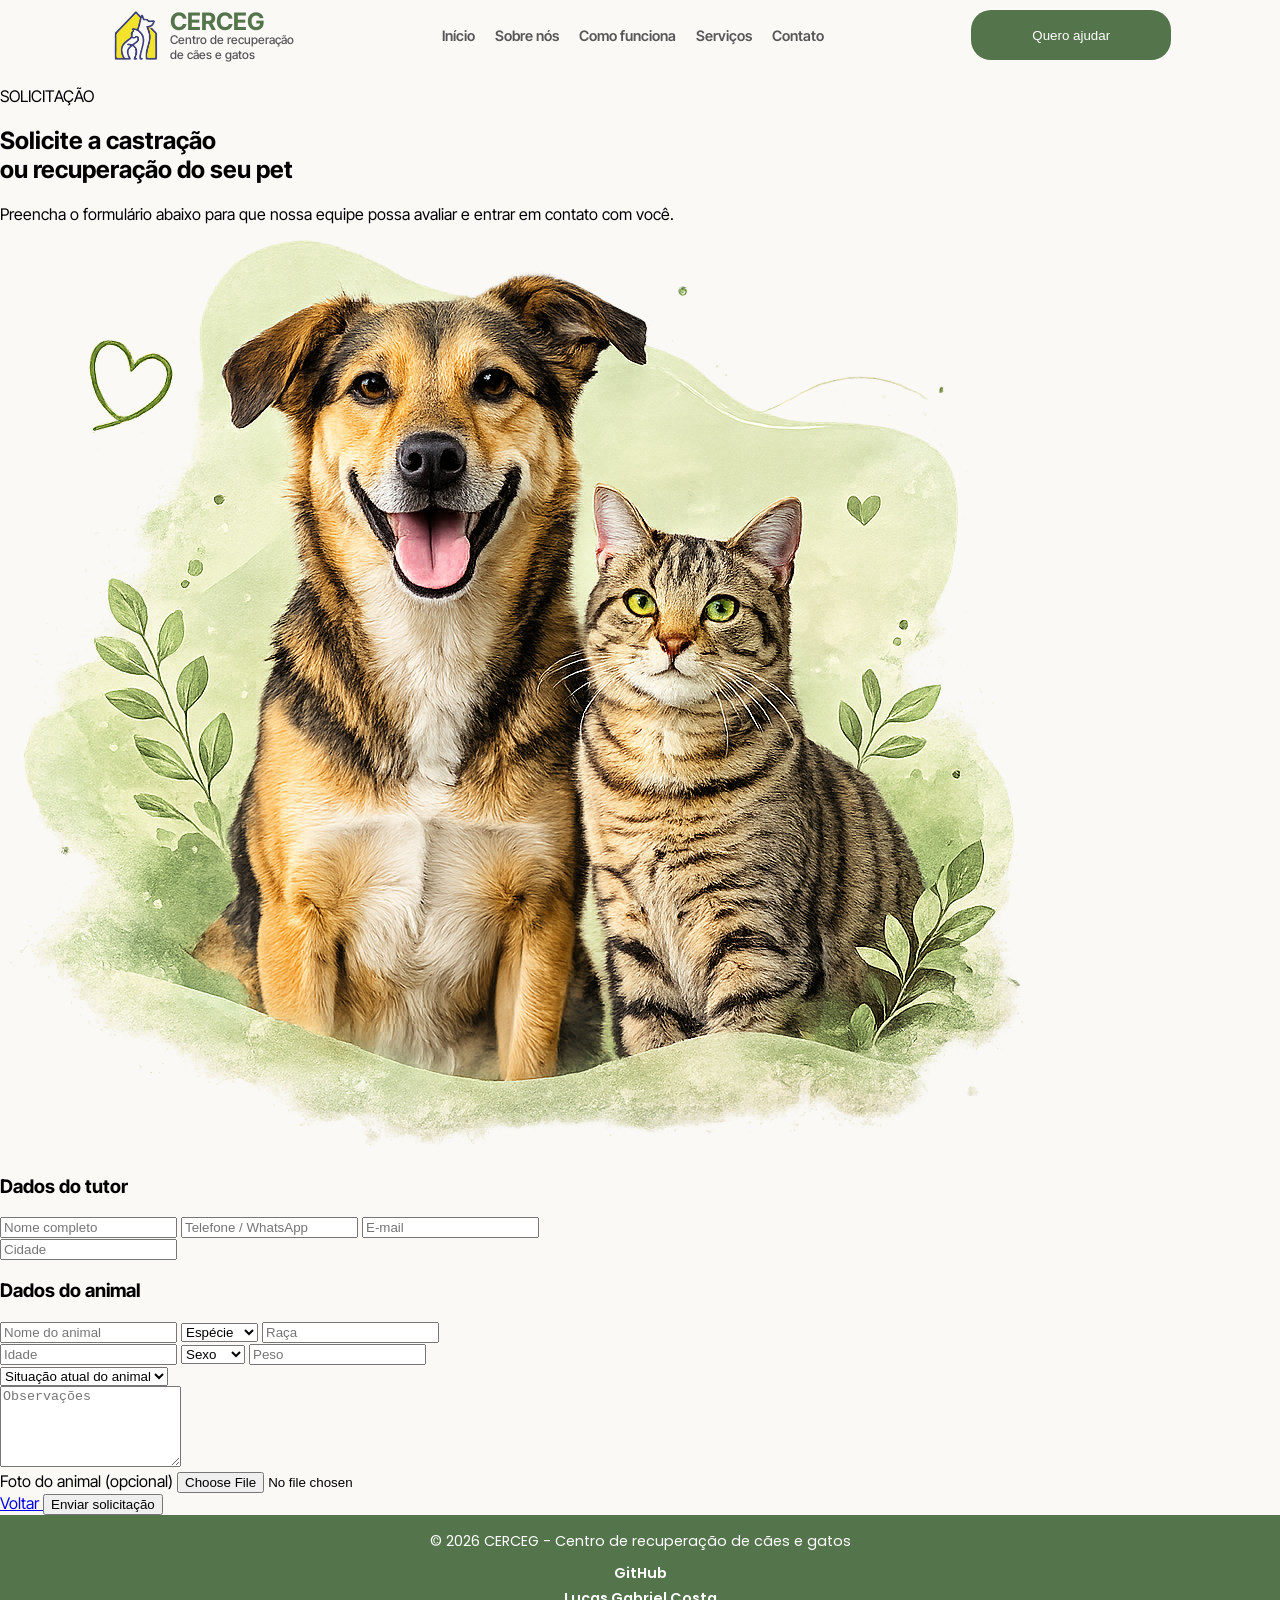
==== form.html @ bf7d484d "feat: change style.css to global.css and index.css, alter index.html to send to form page and constr" ====
<!DOCTYPE html>
<html lang="pt-BR">
<head>
    <meta charset="UTF-8">
    <meta name="viewport" content="width=device-width, initial-scale=1.0">
    <title>Solicitação - CERCEG</title>

    <link rel="stylesheet" href="css/global.css">
    <link rel="stylesheet" href="css/form.css">
    <link rel="stylesheet" href="components/topbar/topbar.css">
    <link rel="stylesheet" href="components/footer/footer.css">

    <link rel="preconnect" href="https://fonts.googleapis.com">
    <link rel="preconnect" href="https://fonts.gstatic.com" crossorigin>

    <link href="https://fonts.googleapis.com/css2?family=Inter+Tight:wght@100..900&display=swap" rel="stylesheet">
    <link href="https://fonts.googleapis.com/css2?family=Poppins:wght@400;600&display=swap" rel="stylesheet">
</head>
<body>

    <header>
        <div class="topbar">
            <div class="logo">
                <img src="assets/logo.png" alt="Logo CERCEG">
                <div class="title">
                    <h1>CERCEG</h1>
                    <span class="title-light">
                        Centro de recuperação<br>
                        de cães e gatos
                    </span>
                </div>
            </div>

            <nav>
                <ul>
                    <li><a href="index.html#inicio">Início</a></li>
                    <li><a href="index.html#sobre">Sobre nós</a></li>
                    <li><a href="index.html#como-funciona">Como funciona</a></li>
                    <li><a href="#">Serviços</a></li>
                    <li><a href="#footer">Contato</a></li>
                </ul>
            </nav>

            <button class="btn">Quero ajudar</button>
        </div>
    </header>

    <main>

        <section class="form-hero">
            <div class="left">
                <p class="tag">SOLICITAÇÃO</p>

                <h2>
                    Solicite a castração<br>
                    ou recuperação do seu pet
                </h2>

                <p class="description">
                    Preencha o formulário abaixo para que nossa equipe
                    possa avaliar e entrar em contato com você.
                </p>
            </div>

            <div class="right">
                <img src="assets/hero-image.png"
                     alt="Cachorro e gato">
            </div>
        </section>


        <section class="form-container">

            <form action="#" method="post">

                <h3>Dados do tutor</h3>

                <div class="form-row">
                    <input
                        type="text"
                        name="nome"
                        placeholder="Nome completo"
                        required
                    >

                    <input
                        type="tel"
                        name="telefone"
                        placeholder="Telefone / WhatsApp"
                        required
                    >

                    <input
                        type="email"
                        name="email"
                        placeholder="E-mail"
                        required
                    >
                </div>

                <div class="form-row">
                    <input
                        type="text"
                        name="cidade"
                        placeholder="Cidade"
                        required
                    >
                </div>


                <h3>Dados do animal</h3>

                <div class="form-row">
                    <input
                        type="text"
                        name="pet"
                        placeholder="Nome do animal"
                        required
                    >

                    <select name="especie" required>
                        <option value="">Espécie</option>
                        <option>Cachorro</option>
                        <option>Gato</option>
                    </select>

                    <input
                        type="text"
                        name="raca"
                        placeholder="Raça"
                    >
                </div>


                <div class="form-row">
                    <input
                        type="number"
                        name="idade"
                        placeholder="Idade"
                    >

                    <select name="sexo">
                        <option value="">Sexo</option>
                        <option>Macho</option>
                        <option>Fêmea</option>
                    </select>

                    <input
                        type="text"
                        name="peso"
                        placeholder="Peso"
                    >
                </div>


                <div class="form-row">
                    <select name="situacao">
                        <option value="">
                            Situação atual do animal
                        </option>
                        <option>Saudável</option>
                        <option>Ferido</option>
                        <option>Abandonado</option>
                    </select>
                </div>


                <div class="form-row">
                    <textarea
                        name="observacoes"
                        rows="5"
                        placeholder="Observações"
                    ></textarea>
                </div>


                <div class="form-row">
                    <label>
                        Foto do animal (opcional)
                    </label>

                    <input
                        type="file"
                        name="foto"
                        accept="image/*"
                    >
                </div>


                <div class="form-buttons">
                    <a href="index.html" class="back">
                        Voltar
                    </a>

                    <button type="submit">
                        Enviar solicitação
                    </button>
                </div>

            </form>

        </section>

    </main>

    <footer id="footer">
        <p>© 2026 CERCEG - Centro de recuperação de cães e gatos</p>

        <a href="https://github.com/rxluk/CERCEG/">
            GitHub
        </a>
        <br>
        <a href="https://rxluk.github.io/">
            Lucas Gabriel Costa
        </a>
    </footer>

</body>
</html>
---- css/global.css ----
html {
    scroll-behavior: smooth;
}

* {
    box-sizing: border-box;
}

body {
    margin: 0;
    padding: 0;
    overflow-x: hidden;

    background-color: #FAF9F6;

    font-family: "Inter Tight", sans-serif;
    font-optical-sizing: auto;
}
---- components/topbar/topbar.css ----
.topbar {
    display: flex;
    justify-content: space-between;
    align-items: center;

    width: 100%;
    height: 70px;

    padding: 5px 2rem;
    box-sizing: border-box;
}

.topbar .logo {
    display: flex;
    align-items: center;
    gap: 10px;
}

.topbar img {
    height: 50px;
    margin-left: clamp(1rem, 6vw, 120px);
}

.topbar ul {
    display: flex;
    list-style: none;
    gap: 20px; /* mantém igual */
    padding: 0;
    margin: 0;
}

.topbar ul li a {
    text-decoration: none;
    color: #575757;
    font-weight: 600;
    font-size: clamp(0.9rem, 1vw, 1rem);
}

.topbar button {
    background-color: #54744c;
    color: white;
    border: none;
    padding: 10px 20px;
    cursor: pointer;
    border-radius: 20px;
    height: 50px;

    width: clamp(160px, 18vw, 200px);
    margin-right: clamp(1rem, 6vw, 120px);
}

h1 {
    color: #54744c;
    font-size: 24px;
    margin: 0;
}

.title-light {
    margin-top: -4px;
    display: inline-block;
    font-weight: 500;
    font-size: 12px;
    color: #555;
}
---- components/footer/footer.css ----
footer {
    background-color: #54744c;
    color: white;
    text-align: center;
    padding: 1rem 1rem; /* antes 2rem */
    font-family: 'Poppins', sans-serif;
}

footer p {
    margin: 0 0 0.5rem 0;
    background: transparent;
    font-size: 0.9rem;
}

footer a {
    color: white;
    text-decoration: none;
    margin: 0 0.5rem;
    background: transparent;
    font-weight: 600;
    font-size: 0.9rem;
}

footer a:hover {
    text-decoration: underline;
}
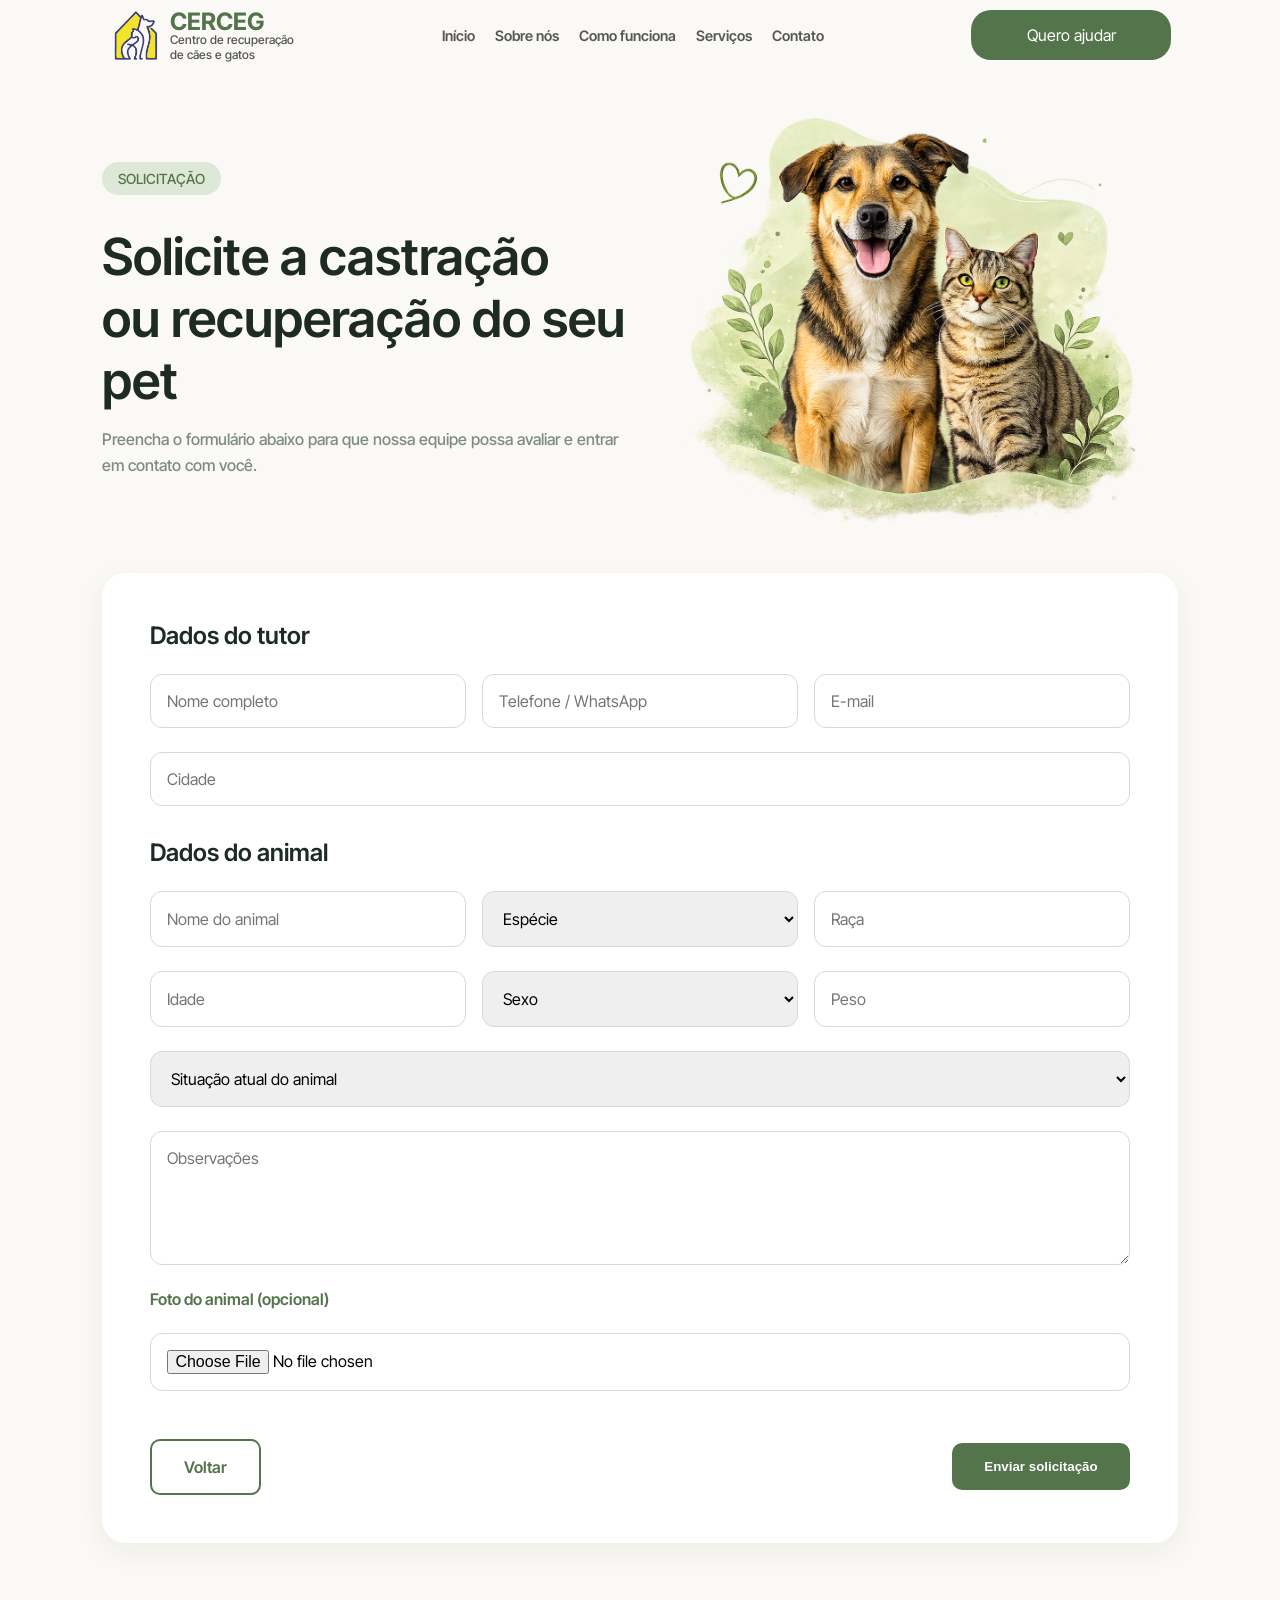
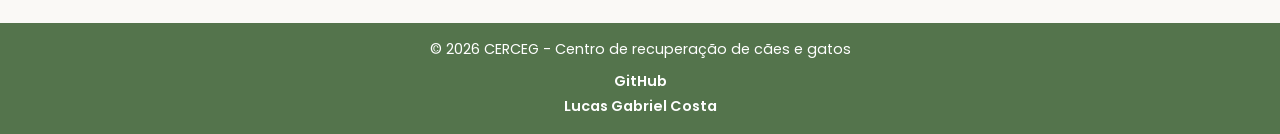
==== commit ba7ab44f: "fix: adjust and alter tag button to 'a'" ====
--- a/form.html
+++ b/form.html
@@ -41,7 +41,7 @@
                 </ul>
             </nav>
 
-            <button class="btn">Quero ajudar</button>
+            <a href="help.html" class="btn">Quero ajudar</a>
         </div>
     </header>
 
--- a/css/form.css
+++ b/css/form.css
@@ -0,0 +1,173 @@
+.form-hero {
+    display: flex;
+    align-items: center;
+    justify-content: space-between;
+
+    width: 100%;
+    padding: 3rem 8%;
+    box-sizing: border-box;
+}
+
+.form-hero .left,
+.form-hero .right {
+    flex: 1;
+}
+
+.form-hero .tag {
+    display: inline-flex;
+    align-items: center;
+
+    padding: 0.5rem 1rem;
+
+    background-color: #DDE8D8;
+    color: #54744c;
+
+    border-radius: 1.25rem;
+
+    font-size: 0.875rem;
+    font-weight: 500;
+}
+
+.form-hero h2 {
+    margin: 1rem 0;
+
+    color: #1E2A24;
+    font-size: clamp(2rem, 4vw, 4rem);
+    font-weight: 600;
+}
+
+.form-hero .description {
+    color: #7E8A83;
+    font-size: 1rem;
+    font-weight: 500;
+    line-height: 1.6;
+}
+
+.form-hero .right {
+    display: flex;
+    justify-content: center;
+}
+
+.form-hero .right img {
+    max-width: 85%;
+    height: auto;
+}
+
+.form-container {
+    width: 100%;
+    padding: 0 8% 5rem;
+    box-sizing: border-box;
+}
+
+.form-container form {
+    background-color: white;
+
+    padding: 3rem;
+
+    border-radius: 24px;
+
+    box-shadow: 0 8px 30px rgba(30,42,36,0.06);
+}
+
+.form-container h3 {
+    color: #1E2A24;
+    font-size: 1.5rem;
+    font-weight: 600;
+
+    margin-bottom: 1.5rem;
+    margin-top: 2rem;
+}
+
+.form-container h3:first-child {
+    margin-top: 0;
+}
+
+.form-row {
+    display: flex;
+    flex-wrap: wrap;
+    gap: 1rem;
+
+    margin-bottom: 1.5rem;
+}
+
+.form-row input,
+.form-row select,
+.form-row textarea {
+    flex: 1 1 250px;
+
+    padding: 1rem;
+
+    border: 1px solid #d9d9d9;
+    border-radius: 12px;
+
+    font-family: "Inter Tight", sans-serif;
+    font-size: 1rem;
+
+    outline: none;
+}
+
+.form-row textarea {
+    resize: vertical;
+    min-height: 120px;
+}
+
+.form-row input:focus,
+.form-row select:focus,
+.form-row textarea:focus {
+    border-color: #54744c;
+}
+
+.form-row label {
+    width: 100%;
+    margin-bottom: 0.5rem;
+
+    color: #54744c;
+    font-weight: 600;
+}
+
+.form-buttons {
+    display: flex;
+    justify-content: space-between;
+    align-items: center;
+
+    margin-top: 3rem;
+}
+
+.form-buttons .back {
+    text-decoration: none;
+
+    padding: 1rem 2rem;
+
+    border: 2px solid #54744c;
+    border-radius: 10px;
+
+    color: #54744c;
+    font-weight: 600;
+
+    transition: 0.2s;
+}
+
+.form-buttons .back:hover {
+    background-color: #54744c;
+    color: white;
+}
+
+.form-buttons button {
+    border: none;
+
+    padding: 1rem 2rem;
+
+    border-radius: 10px;
+
+    background-color: #54744c;
+    color: white;
+
+    font-weight: 600;
+    cursor: pointer;
+
+    transition: 0.2s;
+}
+
+.form-buttons button:hover {
+    opacity: 0.9;
+}
--- a/components/topbar/topbar.css
+++ b/components/topbar/topbar.css
@@ -36,17 +36,31 @@
     font-size: clamp(0.9rem, 1vw, 1rem);
 }
 
-.topbar button {
+.topbar .btn {
+    display: inline-flex;
+    align-items: center;
+    justify-content: center;
+
     background-color: #54744c;
     color: white;
+    text-decoration: none;
+
     border: none;
     padding: 10px 20px;
     cursor: pointer;
     border-radius: 20px;
+
     height: 50px;
+    width: clamp(160px, 18vw, 200px);
 
-    width: clamp(160px, 18vw, 200px);
     margin-right: clamp(1rem, 6vw, 120px);
+
+    transition: 0.2s ease;
+}
+
+.topbar .btn:hover {
+    background-color: #46663f;
+    transform: translateY(-1px);
 }
 
 h1 {
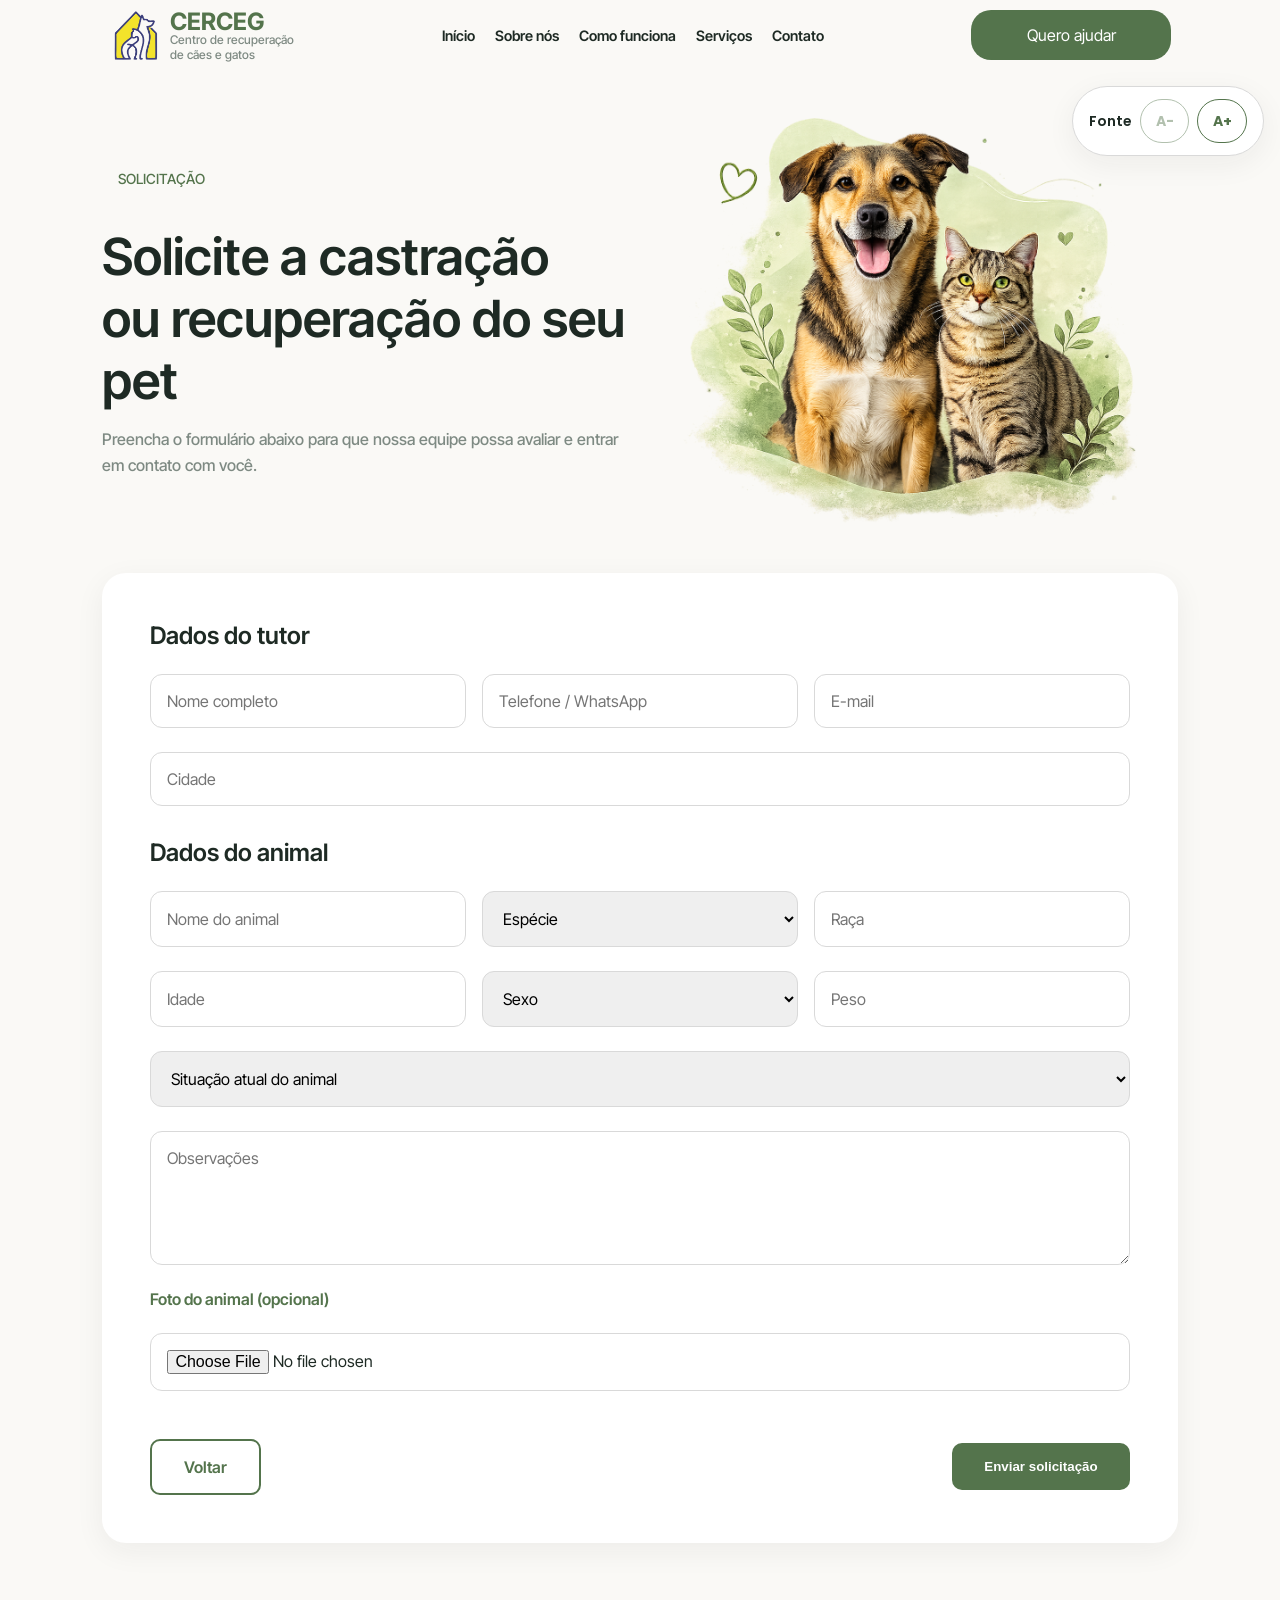
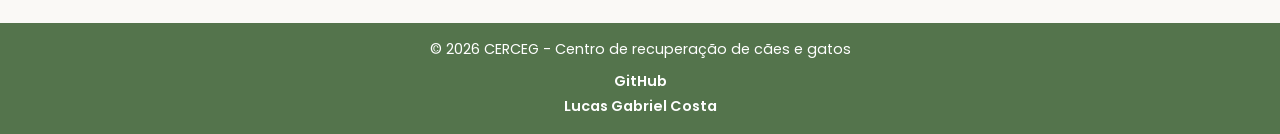
==== commit 5094fa26: "feat(a11y): A+ / A- text resizing buttons" ====
--- a/form.html
+++ b/form.html
@@ -9,6 +9,7 @@
     <link rel="stylesheet" href="css/form.css">
     <link rel="stylesheet" href="components/topbar/topbar.css">
     <link rel="stylesheet" href="components/footer/footer.css">
+    <script src="scripts/font-accessibility.js" defer></script>
 
     <link rel="preconnect" href="https://fonts.googleapis.com">
     <link rel="preconnect" href="https://fonts.gstatic.com" crossorigin>
--- a/css/global.css
+++ b/css/global.css
@@ -1,5 +1,32 @@
 html {
     scroll-behavior: smooth;
+}
+
+:root {
+    --bg-color: #faf9f6;
+    --surface-color: #ffffff;
+    --text-color: #1e2a24;
+    --text-muted-color: #7e8a83;
+    --primary-color: #54744c;
+    --primary-hover-color: #46663f;
+    --secondary-surface-color: #dde8d8;
+    --border-color: #d9d9d9;
+    --focus-color: #1a73e8;
+    --shadow-color: rgba(30, 42, 36, 0.06);
+    --font-scale: 1;
+}
+
+.high-contrast {
+    --bg-color: #000000;
+    --surface-color: #000000;
+    --text-color: #ffffff;
+    --text-muted-color: #f2f2f2;
+    --primary-color: #ffff00;
+    --primary-hover-color: #ffd700;
+    --secondary-surface-color: #1a1a1a;
+    --border-color: #ffffff;
+    --focus-color: #00e5ff;
+    --shadow-color: rgba(255, 255, 255, 0.2);
 }
 
 * {
@@ -11,8 +38,83 @@
     padding: 0;
     overflow-x: hidden;
 
-    background-color: #FAF9F6;
+    background-color: var(--bg-color);
 
     font-family: "Inter Tight", sans-serif;
     font-optical-sizing: auto;
+    color: var(--text-color);
+}
+
+.a11y-menu {
+    position: fixed;
+    top: calc(70px + 1rem);
+    right: 1rem;
+    z-index: 999;
+
+    display: flex;
+    align-items: center;
+    flex-wrap: wrap;
+    gap: 0.5rem;
+
+    max-width: calc(100vw - 2rem);
+    padding: 0.75rem 1rem;
+
+    background-color: var(--surface-color);
+    color: var(--text-color);
+    border: 1px solid var(--border-color);
+    border-radius: 999px;
+    box-shadow: 0 8px 30px var(--shadow-color);
+}
+
+.a11y-menu__label {
+    font-family: "Poppins", sans-serif;
+    font-size: calc(0.875rem * var(--font-scale));
+    font-weight: 600;
+    color: var(--text-color);
+}
+
+.a11y-menu__button {
+    display: inline-flex;
+    align-items: center;
+    justify-content: center;
+
+    min-width: 2.75rem;
+    min-height: 2.75rem;
+    padding: 0 0.9rem;
+
+    border: 1px solid var(--primary-color);
+    border-radius: 999px;
+    background-color: var(--surface-color);
+    color: var(--primary-color);
+
+    font-family: "Poppins", sans-serif;
+    font-size: calc(0.875rem * var(--font-scale));
+    font-weight: 700;
+
+    cursor: pointer;
+}
+
+.a11y-menu__button:hover {
+    background-color: var(--secondary-surface-color);
+}
+
+.a11y-menu__button:disabled {
+    opacity: 0.45;
+    cursor: not-allowed;
+}
+
+@media (max-width: 768px) {
+    .a11y-menu {
+        top: auto;
+        right: 0.75rem;
+        bottom: 0.75rem;
+        left: 0.75rem;
+        justify-content: center;
+        border-radius: 1rem;
+    }
+}
+
+:focus-visible {
+    outline: 3px solid var(--focus-color);
+    outline-offset: 3px;
 }
--- a/css/form.css
+++ b/css/form.css
@@ -2,6 +2,7 @@
     display: flex;
     align-items: center;
     justify-content: space-between;
+    flex-wrap: wrap;
 
     width: 100%;
     padding: 3rem 8%;
@@ -19,8 +20,8 @@
 
     padding: 0.5rem 1rem;
 
-    background-color: #DDE8D8;
-    color: #54744c;
+    font-size: calc(0.875rem * var(--font-scale));
+    color: var(--primary-color);
 
     border-radius: 1.25rem;
 
@@ -31,14 +32,14 @@
 .form-hero h2 {
     margin: 1rem 0;
 
-    color: #1E2A24;
-    font-size: clamp(2rem, 4vw, 4rem);
+    color: var(--text-color);
+    font-size: calc(clamp(2rem, 4vw, 4rem) * var(--font-scale));
     font-weight: 600;
 }
 
 .form-hero .description {
-    color: #7E8A83;
-    font-size: 1rem;
+    color: var(--text-muted-color);
+    font-size: calc(1rem * var(--font-scale));
     font-weight: 500;
     line-height: 1.6;
 }
@@ -60,18 +61,18 @@
 }
 
 .form-container form {
-    background-color: white;
+    background-color: var(--surface-color);
 
     padding: 3rem;
 
     border-radius: 24px;
 
-    box-shadow: 0 8px 30px rgba(30,42,36,0.06);
+    box-shadow: 0 8px 30px var(--shadow-color);
 }
 
 .form-container h3 {
-    color: #1E2A24;
-    font-size: 1.5rem;
+    color: var(--text-color);
+    font-size: calc(1.5rem * var(--font-scale));
     font-weight: 600;
 
     margin-bottom: 1.5rem;
@@ -97,7 +98,7 @@
 
     padding: 1rem;
 
-    border: 1px solid #d9d9d9;
+    border: 1px solid var(--border-color);
     border-radius: 12px;
 
     font-family: "Inter Tight", sans-serif;
@@ -114,14 +115,14 @@
 .form-row input:focus,
 .form-row select:focus,
 .form-row textarea:focus {
-    border-color: #54744c;
+    border-color: var(--primary-color);
 }
 
 .form-row label {
     width: 100%;
     margin-bottom: 0.5rem;
 
-    color: #54744c;
+    color: var(--primary-color);
     font-weight: 600;
 }
 
@@ -129,6 +130,8 @@
     display: flex;
     justify-content: space-between;
     align-items: center;
+    flex-wrap: wrap;
+    gap: 1rem;
 
     margin-top: 3rem;
 }
@@ -138,18 +141,18 @@
 
     padding: 1rem 2rem;
 
-    border: 2px solid #54744c;
+    border: 2px solid var(--primary-color);
     border-radius: 10px;
 
-    color: #54744c;
+    color: var(--primary-color);
     font-weight: 600;
 
     transition: 0.2s;
 }
 
 .form-buttons .back:hover {
-    background-color: #54744c;
-    color: white;
+    background-color: var(--primary-color);
+    color: var(--surface-color);
 }
 
 .form-buttons button {
@@ -159,8 +162,8 @@
 
     border-radius: 10px;
 
-    background-color: #54744c;
-    color: white;
+    background-color: var(--primary-color);
+    color: var(--surface-color);
 
     font-weight: 600;
     cursor: pointer;
@@ -169,5 +172,5 @@
 }
 
 .form-buttons button:hover {
-    opacity: 0.9;
+    background-color: var(--primary-hover-color);
 }
--- a/components/topbar/topbar.css
+++ b/components/topbar/topbar.css
@@ -2,9 +2,12 @@
     display: flex;
     justify-content: space-between;
     align-items: center;
+    flex-wrap: wrap;
+    gap: 1rem;
 
     width: 100%;
-    height: 70px;
+    min-height: 70px;
+    height: auto;
 
     padding: 5px 2rem;
     box-sizing: border-box;
@@ -23,6 +26,7 @@
 
 .topbar ul {
     display: flex;
+    flex-wrap: wrap;
     list-style: none;
     gap: 20px; /* mantém igual */
     padding: 0;
@@ -31,7 +35,7 @@
 
 .topbar ul li a {
     text-decoration: none;
-    color: #575757;
+    color: var(--text-color);
     font-weight: 600;
     font-size: clamp(0.9rem, 1vw, 1rem);
 }
@@ -41,8 +45,8 @@
     align-items: center;
     justify-content: center;
 
-    background-color: #54744c;
-    color: white;
+    background-color: var(--primary-color);
+    color: var(--surface-color);
     text-decoration: none;
 
     border: none;
@@ -50,7 +54,8 @@
     cursor: pointer;
     border-radius: 20px;
 
-    height: 50px;
+    min-height: 50px;
+    height: auto;
     width: clamp(160px, 18vw, 200px);
 
     margin-right: clamp(1rem, 6vw, 120px);
@@ -59,13 +64,13 @@
 }
 
 .topbar .btn:hover {
-    background-color: #46663f;
+    background-color: var(--primary-hover-color);
     transform: translateY(-1px);
 }
 
 h1 {
-    color: #54744c;
-    font-size: 24px;
+    color: var(--primary-color);
+    font-size: calc(24px * var(--font-scale));
     margin: 0;
 }
 
@@ -73,6 +78,6 @@
     margin-top: -4px;
     display: inline-block;
     font-weight: 500;
-    font-size: 12px;
-    color: #555;
+    font-size: calc(12px * var(--font-scale));
+    color: var(--text-muted-color);
 }
--- a/components/footer/footer.css
+++ b/components/footer/footer.css
@@ -1,6 +1,6 @@
 footer {
-    background-color: #54744c;
-    color: white;
+    background-color: var(--primary-color);
+    color: var(--surface-color);
     text-align: center;
     padding: 1rem 1rem; /* antes 2rem */
     font-family: 'Poppins', sans-serif;
@@ -9,16 +9,16 @@
 footer p {
     margin: 0 0 0.5rem 0;
     background: transparent;
-    font-size: 0.9rem;
+    font-size: calc(0.9rem * var(--font-scale));
 }
 
 footer a {
-    color: white;
+    color: var(--surface-color);
     text-decoration: none;
     margin: 0 0.5rem;
     background: transparent;
     font-weight: 600;
-    font-size: 0.9rem;
+    font-size: calc(0.9rem * var(--font-scale));
 }
 
 footer a:hover {
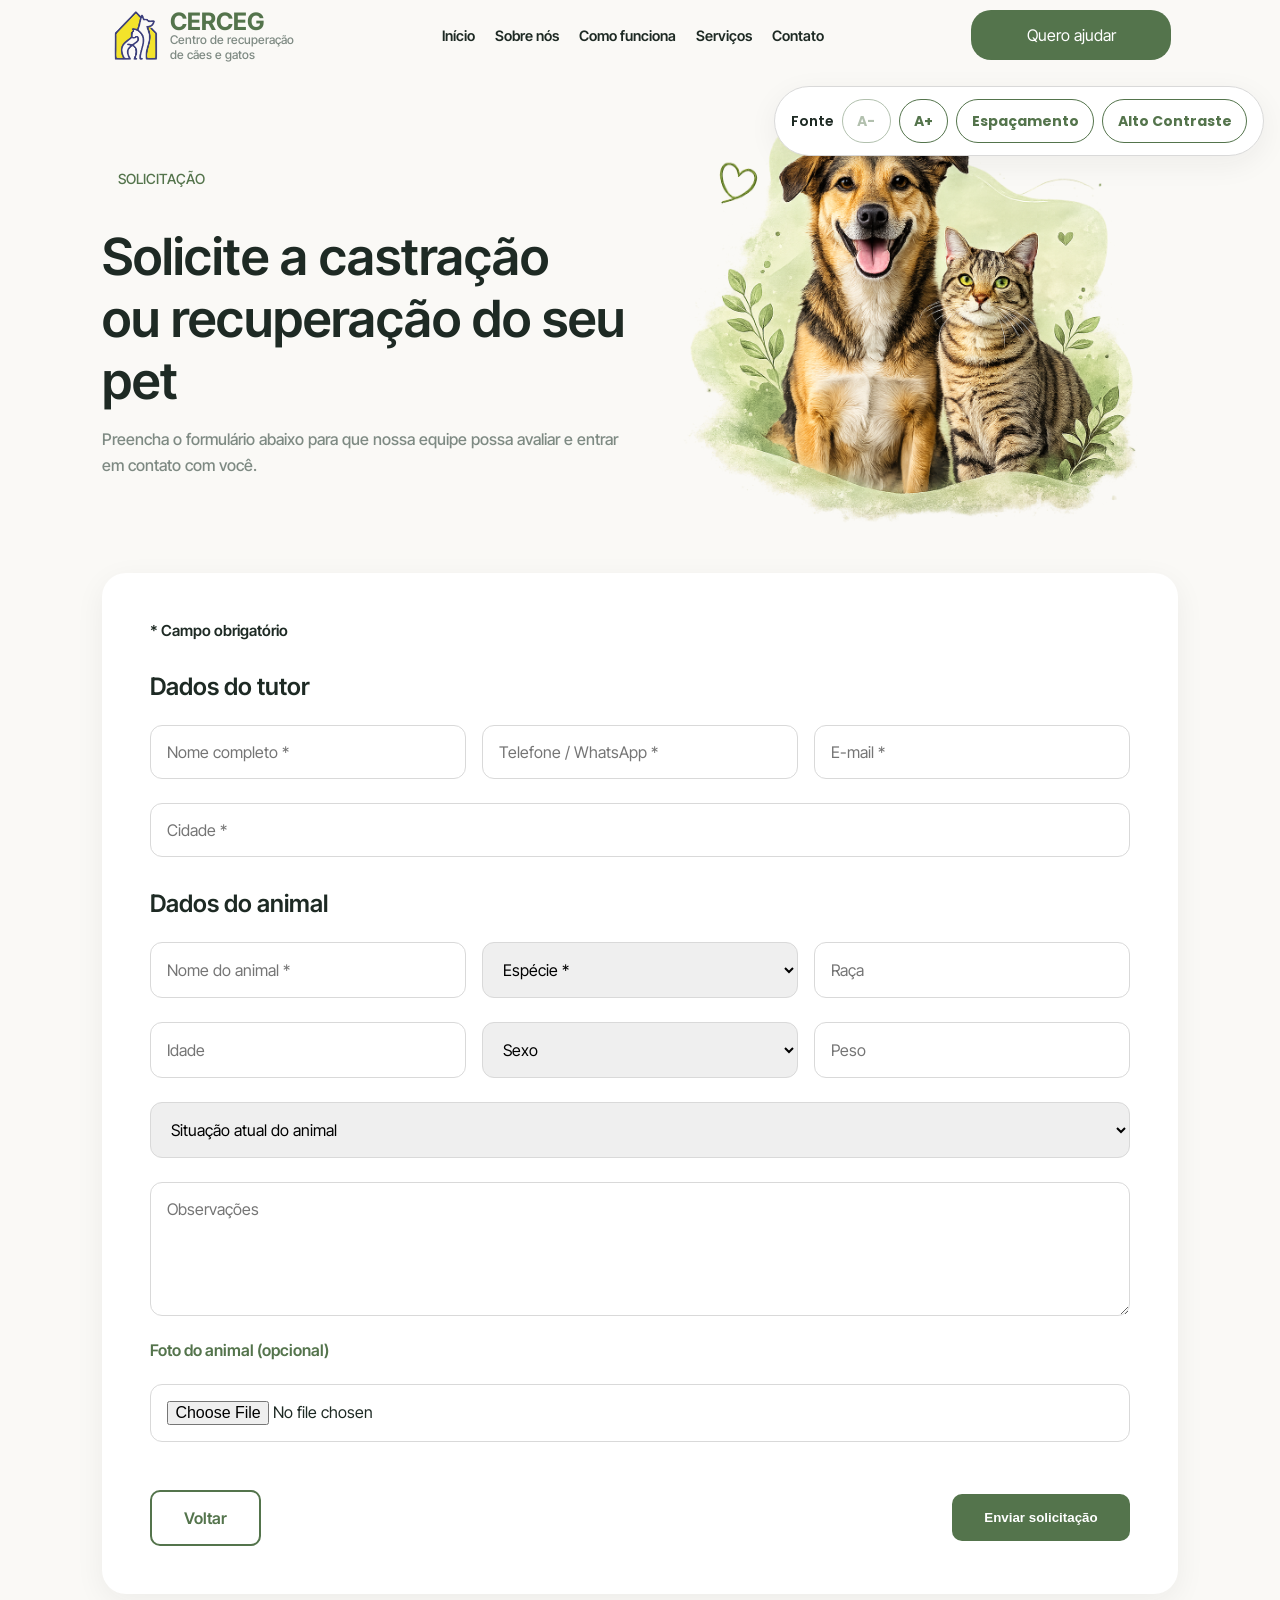
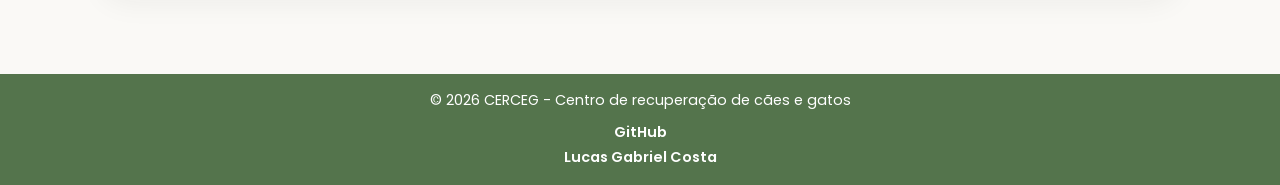
==== commit 9afdfce2: "fix(a11y): remove exclusive reliance on color to convey information" ====
--- a/form.html
+++ b/form.html
@@ -74,27 +74,29 @@
 
             <form action="#" method="post">
 
+                <p class="form-note">* Campo obrigatório</p>
+
                 <h3>Dados do tutor</h3>
 
                 <div class="form-row">
                     <input
                         type="text"
                         name="nome"
-                        placeholder="Nome completo"
+                        placeholder="Nome completo *"
                         required
                     >
 
                     <input
                         type="tel"
                         name="telefone"
-                        placeholder="Telefone / WhatsApp"
+                        placeholder="Telefone / WhatsApp *"
                         required
                     >
 
                     <input
                         type="email"
                         name="email"
-                        placeholder="E-mail"
+                        placeholder="E-mail *"
                         required
                     >
                 </div>
@@ -103,7 +105,7 @@
                     <input
                         type="text"
                         name="cidade"
-                        placeholder="Cidade"
+                        placeholder="Cidade *"
                         required
                     >
                 </div>
@@ -115,12 +117,12 @@
                     <input
                         type="text"
                         name="pet"
-                        placeholder="Nome do animal"
+                        placeholder="Nome do animal *"
                         required
                     >
 
                     <select name="especie" required>
-                        <option value="">Espécie</option>
+                        <option value="">Espécie *</option>
                         <option>Cachorro</option>
                         <option>Gato</option>
                     </select>
--- a/css/global.css
+++ b/css/global.css
@@ -25,7 +25,7 @@
     --primary-hover-color: #ffd700;
     --secondary-surface-color: #1a1a1a;
     --border-color: #ffffff;
-    --focus-color: #00e5ff;
+    --focus-color: #00ffff;
     --shadow-color: rgba(255, 255, 255, 0.2);
 }
 
@@ -43,6 +43,39 @@
     font-family: "Inter Tight", sans-serif;
     font-optical-sizing: auto;
     color: var(--text-color);
+}
+
+a:visited,
+a:active {
+    text-decoration: underline;
+    text-underline-offset: 0.18em;
+    text-decoration-thickness: 0.12em;
+}
+
+body.text-spacing p,
+body.text-spacing li,
+body.text-spacing a,
+body.text-spacing h1,
+body.text-spacing h2,
+body.text-spacing h3,
+body.text-spacing h4,
+body.text-spacing h5,
+body.text-spacing h6,
+body.text-spacing span,
+body.text-spacing button,
+body.text-spacing label,
+body.text-spacing input,
+body.text-spacing select,
+body.text-spacing textarea {
+    line-height: 1.5;
+    letter-spacing: 0.12em;
+    word-spacing: 0.16em;
+    overflow-wrap: anywhere;
+    hyphens: auto;
+}
+
+body.text-spacing p {
+    margin-bottom: 2em;
 }
 
 .a11y-menu {
@@ -94,6 +127,11 @@
     cursor: pointer;
 }
 
+.a11y-menu__button.is-active {
+    background-color: var(--primary-color);
+    color: var(--surface-color);
+}
+
 .a11y-menu__button:hover {
     background-color: var(--secondary-surface-color);
 }
@@ -101,6 +139,12 @@
 .a11y-menu__button:disabled {
     opacity: 0.45;
     cursor: not-allowed;
+}
+
+:where(a, button, input, select, textarea, summary, [role="button"], [tabindex]:not([tabindex="-1"])):focus,
+:where(a, button, input, select, textarea, summary, [role="button"], [tabindex]:not([tabindex="-1"])):focus-visible {
+    outline: 3px solid var(--focus-color);
+    outline-offset: 3px;
 }
 
 @media (max-width: 768px) {
@@ -113,8 +157,3 @@
         border-radius: 1rem;
     }
 }
-
-:focus-visible {
-    outline: 3px solid var(--focus-color);
-    outline-offset: 3px;
-}
--- a/css/form.css
+++ b/css/form.css
@@ -24,8 +24,6 @@
     color: var(--primary-color);
 
     border-radius: 1.25rem;
-
-    font-size: 0.875rem;
     font-weight: 500;
 }
 
@@ -35,6 +33,8 @@
     color: var(--text-color);
     font-size: calc(clamp(2rem, 4vw, 4rem) * var(--font-scale));
     font-weight: 600;
+    max-width: 100%;
+    overflow-wrap: anywhere;
 }
 
 .form-hero .description {
@@ -42,6 +42,8 @@
     font-size: calc(1rem * var(--font-scale));
     font-weight: 500;
     line-height: 1.6;
+    text-align: left;
+    max-width: 70ch;
 }
 
 .form-hero .right {
@@ -68,6 +70,13 @@
     border-radius: 24px;
 
     box-shadow: 0 8px 30px var(--shadow-color);
+}
+
+.form-note {
+    margin: 0 0 1rem;
+    color: var(--text-color);
+    font-size: calc(0.95rem * var(--font-scale));
+    font-weight: 600;
 }
 
 .form-container h3 {
@@ -95,6 +104,8 @@
 .form-row select,
 .form-row textarea {
     flex: 1 1 250px;
+    min-width: 0;
+    width: 100%;
 
     padding: 1rem;
 
@@ -103,8 +114,6 @@
 
     font-family: "Inter Tight", sans-serif;
     font-size: 1rem;
-
-    outline: none;
 }
 
 .form-row textarea {
@@ -116,6 +125,8 @@
 .form-row select:focus,
 .form-row textarea:focus {
     border-color: var(--primary-color);
+    outline: 3px solid var(--focus-color);
+    outline-offset: 2px;
 }
 
 .form-row label {
@@ -173,4 +184,39 @@
 
 .form-buttons button:hover {
     background-color: var(--primary-hover-color);
+}
+
+@media (max-width: 768px) {
+    .form-hero {
+        flex-direction: column;
+        padding: 2rem 1rem;
+    }
+
+    .form-hero .left,
+    .form-hero .right,
+    .form-container {
+        width: 100%;
+    }
+
+    .form-hero .right img {
+        max-width: 100%;
+    }
+
+    .form-container {
+        padding: 0 1rem 3rem;
+    }
+
+    .form-container form {
+        padding: 1.25rem;
+    }
+
+    .form-buttons {
+        flex-direction: column;
+        align-items: stretch;
+    }
+
+    .form-buttons .back,
+    .form-buttons button {
+        width: 100%;
+    }
 }
